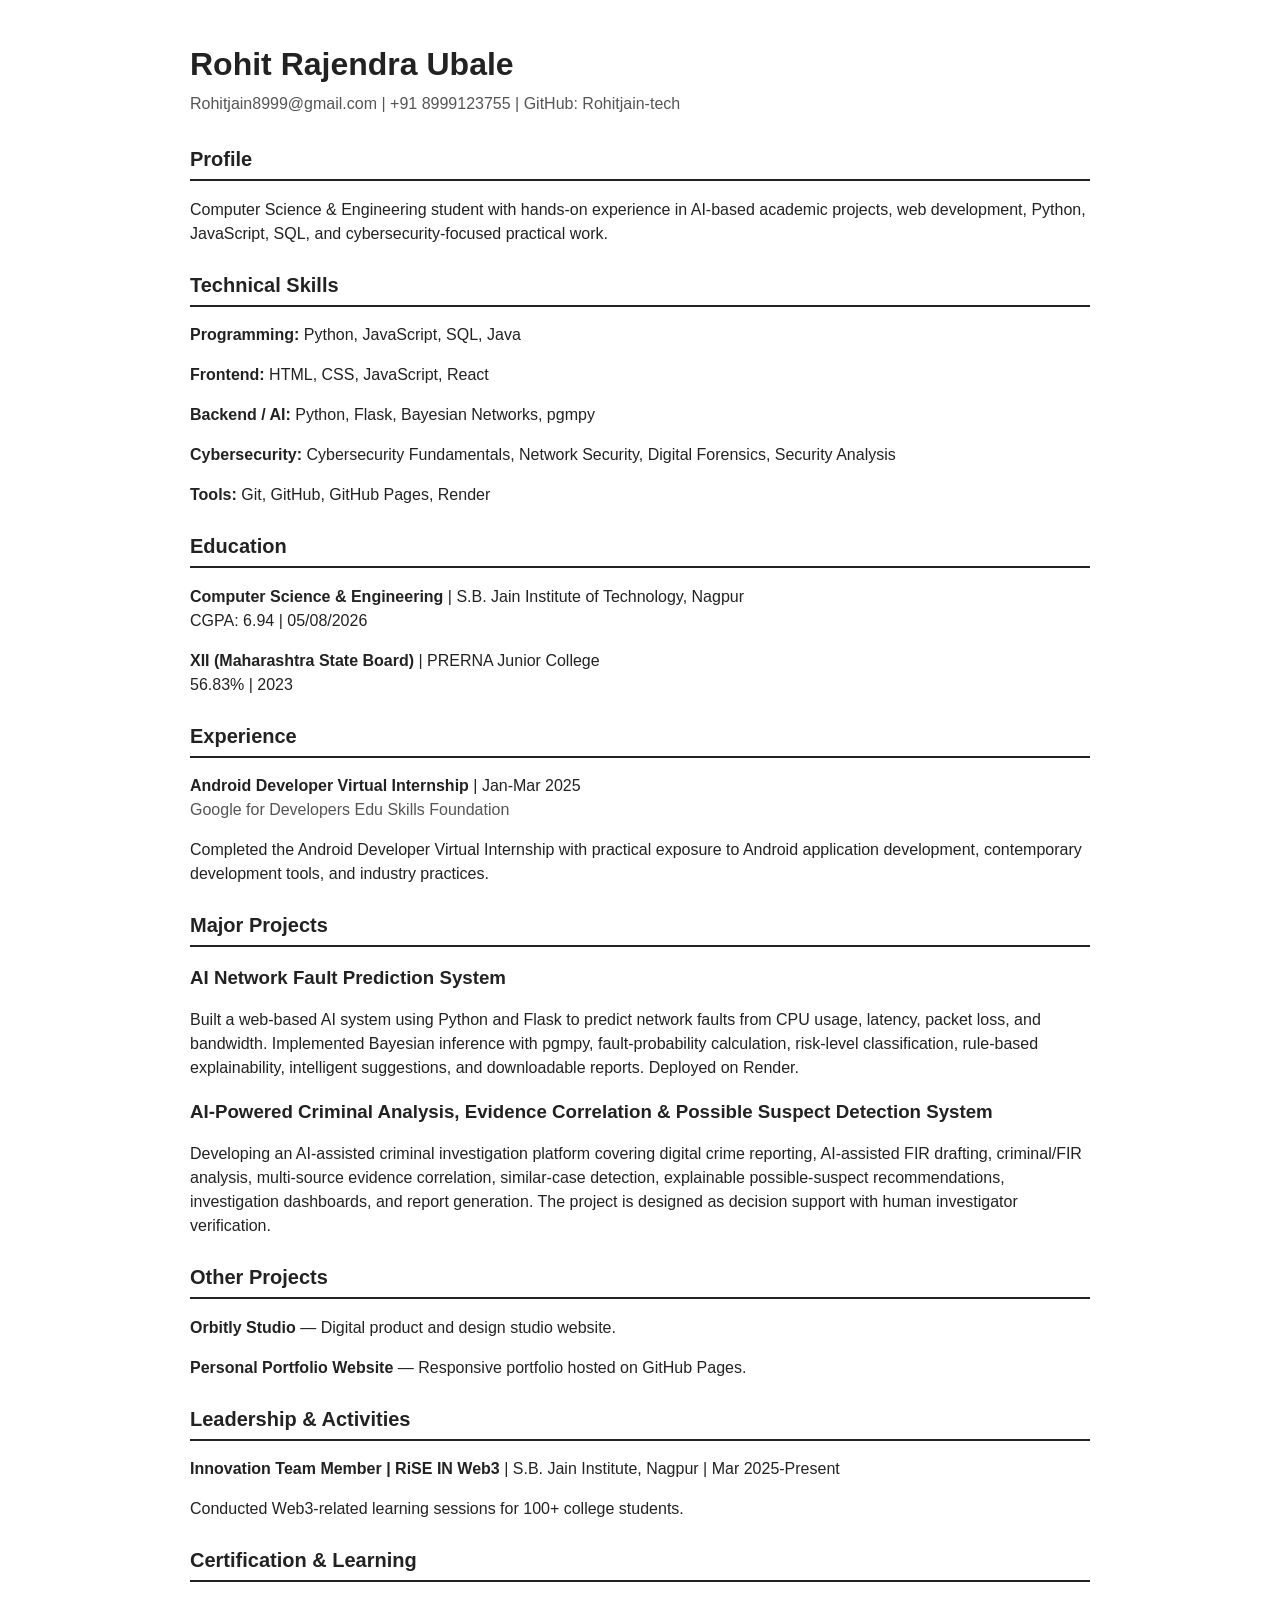
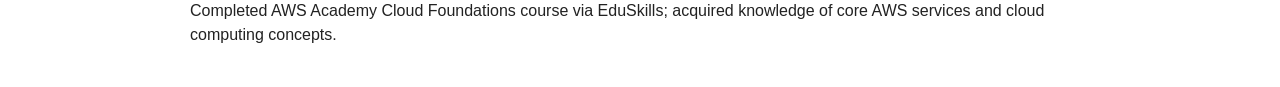
==== resume.html @ 99f896a0 "Add resume page to portfolio" ====
<!DOCTYPE html>
<html lang="en">
<head>
  <meta charset="UTF-8">
  <meta name="viewport" content="width=device-width, initial-scale=1.0">
  <title>Rohit Ubale - Resume</title>
  <style>
    body{font-family:Arial,Helvetica,sans-serif;max-width:900px;margin:40px auto;padding:0 24px;color:#222;line-height:1.5}
    h1{margin-bottom:4px}.contact{margin-bottom:28px;color:#555}.section{margin-top:24px}.section h2{border-bottom:2px solid #222;padding-bottom:5px;font-size:20px}.project{margin-bottom:18px}.project h3{margin:0 0 5px}.muted{color:#555}@media print{body{margin:0;max-width:none}}
  </style>
</head>
<body>
  <h1>Rohit Rajendra Ubale</h1>
  <div class="contact">Rohitjain8999@gmail.com | +91 8999123755 | GitHub: Rohitjain-tech</div>

  <div class="section"><h2>Profile</h2>
    <p>Computer Science &amp; Engineering student with hands-on experience in AI-based academic projects, web development, Python, JavaScript, SQL, and cybersecurity-focused practical work.</p>
  </div>

  <div class="section"><h2>Technical Skills</h2>
    <p><strong>Programming:</strong> Python, JavaScript, SQL, Java</p>
    <p><strong>Frontend:</strong> HTML, CSS, JavaScript, React</p>
    <p><strong>Backend / AI:</strong> Python, Flask, Bayesian Networks, pgmpy</p>
    <p><strong>Cybersecurity:</strong> Cybersecurity Fundamentals, Network Security, Digital Forensics, Security Analysis</p>
    <p><strong>Tools:</strong> Git, GitHub, GitHub Pages, Render</p>
  </div>

  <div class="section"><h2>Education</h2>
    <p><strong>Computer Science &amp; Engineering</strong> | S.B. Jain Institute of Technology, Nagpur<br>CGPA: 6.94 | 05/08/2026</p>
    <p><strong>XII (Maharashtra State Board)</strong> | PRERNA Junior College<br>56.83% | 2023</p>
  </div>

  <div class="section"><h2>Experience</h2>
    <p><strong>Android Developer Virtual Internship</strong> | Jan-Mar 2025<br><span class="muted">Google for Developers Edu Skills Foundation</span></p>
    <p>Completed the Android Developer Virtual Internship with practical exposure to Android application development, contemporary development tools, and industry practices.</p>
  </div>

  <div class="section"><h2>Major Projects</h2>
    <div class="project"><h3>AI Network Fault Prediction System</h3>
      <p>Built a web-based AI system using Python and Flask to predict network faults from CPU usage, latency, packet loss, and bandwidth. Implemented Bayesian inference with pgmpy, fault-probability calculation, risk-level classification, rule-based explainability, intelligent suggestions, and downloadable reports. Deployed on Render.</p>
    </div>
    <div class="project"><h3>AI-Powered Criminal Analysis, Evidence Correlation &amp; Possible Suspect Detection System</h3>
      <p>Developing an AI-assisted criminal investigation platform covering digital crime reporting, AI-assisted FIR drafting, criminal/FIR analysis, multi-source evidence correlation, similar-case detection, explainable possible-suspect recommendations, investigation dashboards, and report generation. The project is designed as decision support with human investigator verification.</p>
    </div>
  </div>

  <div class="section"><h2>Other Projects</h2>
    <p><strong>Orbitly Studio</strong> — Digital product and design studio website.</p>
    <p><strong>Personal Portfolio Website</strong> — Responsive portfolio hosted on GitHub Pages.</p>
  </div>

  <div class="section"><h2>Leadership &amp; Activities</h2>
    <p><strong>Innovation Team Member | RiSE IN Web3</strong> | S.B. Jain Institute, Nagpur | Mar 2025-Present</p>
    <p>Conducted Web3-related learning sessions for 100+ college students.</p>
  </div>

  <div class="section"><h2>Certification &amp; Learning</h2>
    <p>Completed AWS Academy Cloud Foundations course via EduSkills; acquired knowledge of core AWS services and cloud computing concepts.</p>
  </div>
</body>
</html>
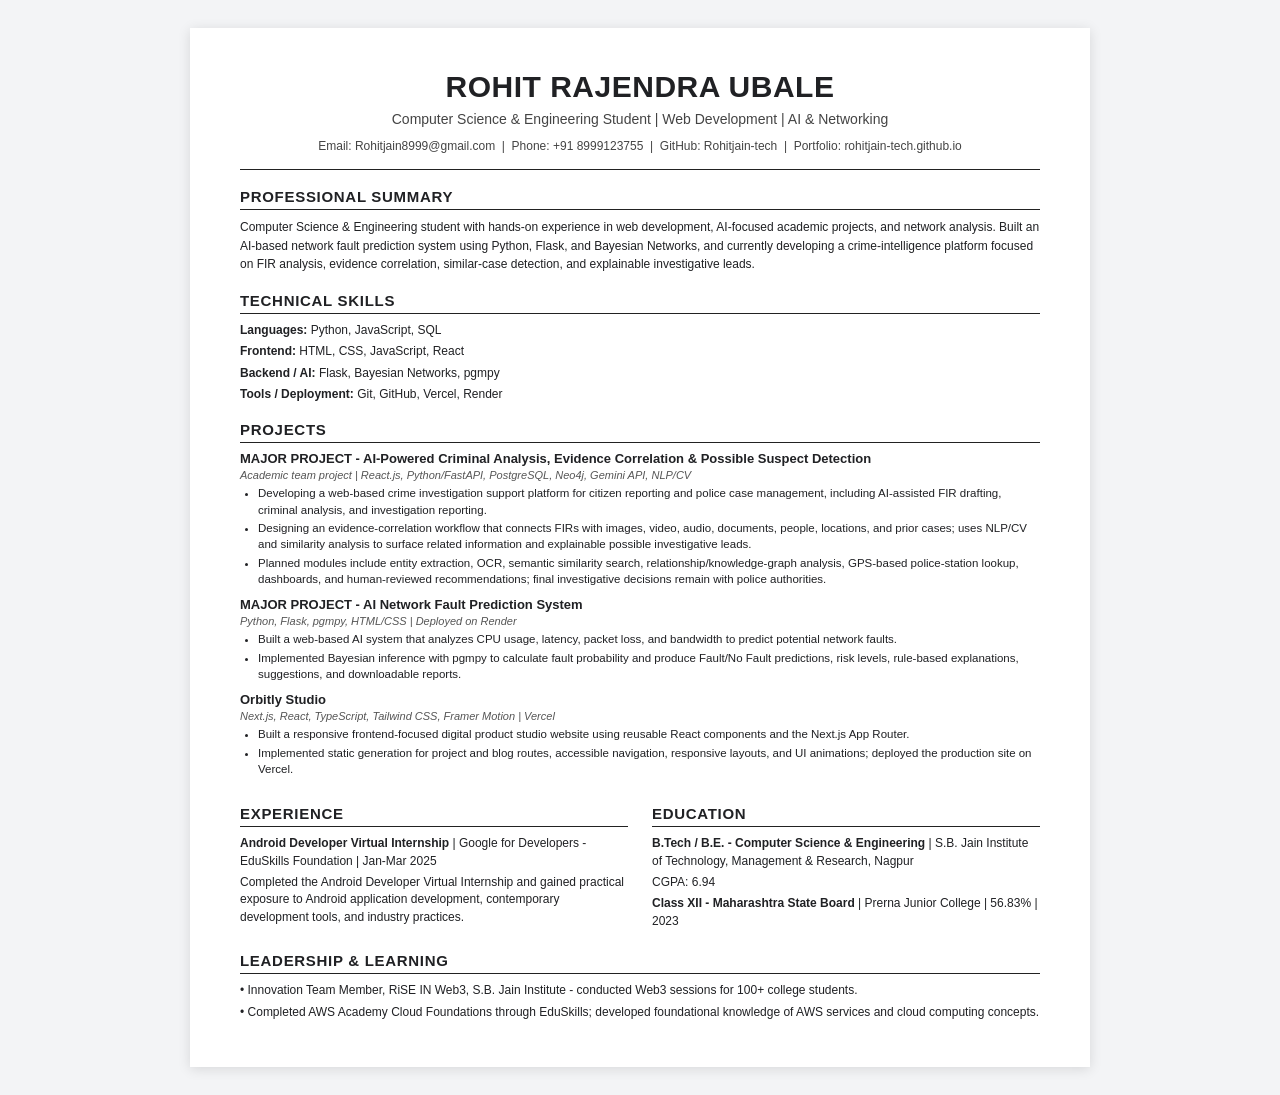
==== commit fb18b6ef: "Replace previous resume with latest uploaded resume content" ====
--- a/resume.html
+++ b/resume.html
@@ -1,61 +1,33 @@
 <!DOCTYPE html>
 <html lang="en">
 <head>
-  <meta charset="UTF-8">
-  <meta name="viewport" content="width=device-width, initial-scale=1.0">
-  <title>Rohit Ubale - Resume</title>
-  <style>
-    body{font-family:Arial,Helvetica,sans-serif;max-width:900px;margin:40px auto;padding:0 24px;color:#222;line-height:1.5}
-    h1{margin-bottom:4px}.contact{margin-bottom:28px;color:#555}.section{margin-top:24px}.section h2{border-bottom:2px solid #222;padding-bottom:5px;font-size:20px}.project{margin-bottom:18px}.project h3{margin:0 0 5px}.muted{color:#555}@media print{body{margin:0;max-width:none}}
-  </style>
+<meta charset="UTF-8">
+<meta name="viewport" content="width=device-width, initial-scale=1.0">
+<title>Rohit Rajendra Ubale - Resume</title>
+<style>
+*{box-sizing:border-box}body{font-family:Arial,Helvetica,sans-serif;background:#f3f4f6;margin:0;color:#202124}.page{max-width:900px;margin:28px auto;background:#fff;padding:42px 50px;box-shadow:0 2px 12px rgba(0,0,0,.12)}h1{text-align:center;margin:0;font-size:30px;letter-spacing:.5px}.headline{text-align:center;margin:7px 0 12px;font-size:14px;color:#444}.contact{text-align:center;font-size:12px;color:#444;border-bottom:1px solid #222;padding-bottom:16px}.contact a{color:inherit;text-decoration:none}.section{margin-top:18px}.section h2{font-size:15px;text-transform:uppercase;letter-spacing:.7px;border-bottom:1.5px solid #222;padding-bottom:4px;margin:0 0 8px}.summary{font-size:12px;line-height:1.55;margin:0}.skills p,.edu p,.exp p,.project p,.lead p{font-size:12px;line-height:1.45;margin:4px 0}.project{margin:0 0 10px}.project h3{font-size:13px;margin:0 0 3px}.meta{font-style:italic;color:#555;font-size:11px}.project ul{margin:4px 0 0 18px;padding:0}.project li{font-size:11.5px;line-height:1.42;margin:2px 0}.links{font-size:12px}.links a{color:#202124}.two-col{display:grid;grid-template-columns:1fr 1fr;gap:24px}@media(max-width:700px){.page{margin:0;padding:28px 22px;box-shadow:none}.two-col{grid-template-columns:1fr}}@media print{body{background:#fff}.page{margin:0;max-width:none;box-shadow:none;padding:25px 35px}}
+</style>
 </head>
 <body>
-  <h1>Rohit Rajendra Ubale</h1>
-  <div class="contact">Rohitjain8999@gmail.com | +91 8999123755 | GitHub: Rohitjain-tech</div>
+<div class="page">
+<h1>ROHIT RAJENDRA UBALE</h1>
+<div class="headline">Computer Science &amp; Engineering Student | Web Development | AI &amp; Networking</div>
+<div class="contact">Email: Rohitjain8999@gmail.com &nbsp;|&nbsp; Phone: +91 8999123755 &nbsp;|&nbsp; <a href="https://github.com/Rohitjain-tech">GitHub: Rohitjain-tech</a> &nbsp;|&nbsp; <a href="https://rohitjain-tech.github.io">Portfolio: rohitjain-tech.github.io</a></div>
 
-  <div class="section"><h2>Profile</h2>
-    <p>Computer Science &amp; Engineering student with hands-on experience in AI-based academic projects, web development, Python, JavaScript, SQL, and cybersecurity-focused practical work.</p>
-  </div>
+<div class="section"><h2>Professional Summary</h2><p class="summary">Computer Science &amp; Engineering student with hands-on experience in web development, AI-focused academic projects, and network analysis. Built an AI-based network fault prediction system using Python, Flask, and Bayesian Networks, and currently developing a crime-intelligence platform focused on FIR analysis, evidence correlation, similar-case detection, and explainable investigative leads.</p></div>
 
-  <div class="section"><h2>Technical Skills</h2>
-    <p><strong>Programming:</strong> Python, JavaScript, SQL, Java</p>
-    <p><strong>Frontend:</strong> HTML, CSS, JavaScript, React</p>
-    <p><strong>Backend / AI:</strong> Python, Flask, Bayesian Networks, pgmpy</p>
-    <p><strong>Cybersecurity:</strong> Cybersecurity Fundamentals, Network Security, Digital Forensics, Security Analysis</p>
-    <p><strong>Tools:</strong> Git, GitHub, GitHub Pages, Render</p>
-  </div>
+<div class="section"><h2>Technical Skills</h2><div class="skills"><p><b>Languages:</b> Python, JavaScript, SQL</p><p><b>Frontend:</b> HTML, CSS, JavaScript, React</p><p><b>Backend / AI:</b> Flask, Bayesian Networks, pgmpy</p><p><b>Tools / Deployment:</b> Git, GitHub, Vercel, Render</p></div></div>
 
-  <div class="section"><h2>Education</h2>
-    <p><strong>Computer Science &amp; Engineering</strong> | S.B. Jain Institute of Technology, Nagpur<br>CGPA: 6.94 | 05/08/2026</p>
-    <p><strong>XII (Maharashtra State Board)</strong> | PRERNA Junior College<br>56.83% | 2023</p>
-  </div>
+<div class="section"><h2>Projects</h2>
+<div class="project"><h3>MAJOR PROJECT - AI-Powered Criminal Analysis, Evidence Correlation &amp; Possible Suspect Detection</h3><div class="meta">Academic team project | React.js, Python/FastAPI, PostgreSQL, Neo4j, Gemini API, NLP/CV</div><ul><li>Developing a web-based crime investigation support platform for citizen reporting and police case management, including AI-assisted FIR drafting, criminal analysis, and investigation reporting.</li><li>Designing an evidence-correlation workflow that connects FIRs with images, video, audio, documents, people, locations, and prior cases; uses NLP/CV and similarity analysis to surface related information and explainable possible investigative leads.</li><li>Planned modules include entity extraction, OCR, semantic similarity search, relationship/knowledge-graph analysis, GPS-based police-station lookup, dashboards, and human-reviewed recommendations; final investigative decisions remain with police authorities.</li></ul></div>
+<div class="project"><h3>MAJOR PROJECT - AI Network Fault Prediction System</h3><div class="meta">Python, Flask, pgmpy, HTML/CSS | Deployed on Render</div><ul><li>Built a web-based AI system that analyzes CPU usage, latency, packet loss, and bandwidth to predict potential network faults.</li><li>Implemented Bayesian inference with pgmpy to calculate fault probability and produce Fault/No Fault predictions, risk levels, rule-based explanations, suggestions, and downloadable reports.</li></ul></div>
+<div class="project"><h3>Orbitly Studio</h3><div class="meta">Next.js, React, TypeScript, Tailwind CSS, Framer Motion | Vercel</div><ul><li>Built a responsive frontend-focused digital product studio website using reusable React components and the Next.js App Router.</li><li>Implemented static generation for project and blog routes, accessible navigation, responsive layouts, and UI animations; deployed the production site on Vercel.</li></ul></div>
+</div>
 
-  <div class="section"><h2>Experience</h2>
-    <p><strong>Android Developer Virtual Internship</strong> | Jan-Mar 2025<br><span class="muted">Google for Developers Edu Skills Foundation</span></p>
-    <p>Completed the Android Developer Virtual Internship with practical exposure to Android application development, contemporary development tools, and industry practices.</p>
-  </div>
+<div class="two-col"><div class="section"><h2>Experience</h2><div class="exp"><p><b>Android Developer Virtual Internship</b> | Google for Developers - EduSkills Foundation | Jan-Mar 2025</p><p>Completed the Android Developer Virtual Internship and gained practical exposure to Android application development, contemporary development tools, and industry practices.</p></div></div>
+<div class="section"><h2>Education</h2><div class="edu"><p><b>B.Tech / B.E. - Computer Science &amp; Engineering</b> | S.B. Jain Institute of Technology, Management &amp; Research, Nagpur</p><p>CGPA: 6.94</p><p><b>Class XII - Maharashtra State Board</b> | Prerna Junior College | 56.83% | 2023</p></div></div></div>
 
-  <div class="section"><h2>Major Projects</h2>
-    <div class="project"><h3>AI Network Fault Prediction System</h3>
-      <p>Built a web-based AI system using Python and Flask to predict network faults from CPU usage, latency, packet loss, and bandwidth. Implemented Bayesian inference with pgmpy, fault-probability calculation, risk-level classification, rule-based explainability, intelligent suggestions, and downloadable reports. Deployed on Render.</p>
-    </div>
-    <div class="project"><h3>AI-Powered Criminal Analysis, Evidence Correlation &amp; Possible Suspect Detection System</h3>
-      <p>Developing an AI-assisted criminal investigation platform covering digital crime reporting, AI-assisted FIR drafting, criminal/FIR analysis, multi-source evidence correlation, similar-case detection, explainable possible-suspect recommendations, investigation dashboards, and report generation. The project is designed as decision support with human investigator verification.</p>
-    </div>
-  </div>
-
-  <div class="section"><h2>Other Projects</h2>
-    <p><strong>Orbitly Studio</strong> — Digital product and design studio website.</p>
-    <p><strong>Personal Portfolio Website</strong> — Responsive portfolio hosted on GitHub Pages.</p>
-  </div>
-
-  <div class="section"><h2>Leadership &amp; Activities</h2>
-    <p><strong>Innovation Team Member | RiSE IN Web3</strong> | S.B. Jain Institute, Nagpur | Mar 2025-Present</p>
-    <p>Conducted Web3-related learning sessions for 100+ college students.</p>
-  </div>
-
-  <div class="section"><h2>Certification &amp; Learning</h2>
-    <p>Completed AWS Academy Cloud Foundations course via EduSkills; acquired knowledge of core AWS services and cloud computing concepts.</p>
-  </div>
+<div class="section"><h2>Leadership &amp; Learning</h2><div class="lead"><p>• Innovation Team Member, RiSE IN Web3, S.B. Jain Institute - conducted Web3 sessions for 100+ college students.</p><p>• Completed AWS Academy Cloud Foundations through EduSkills; developed foundational knowledge of AWS services and cloud computing concepts.</p></div></div>
+</div>
 </body>
-</html>
+</html>
